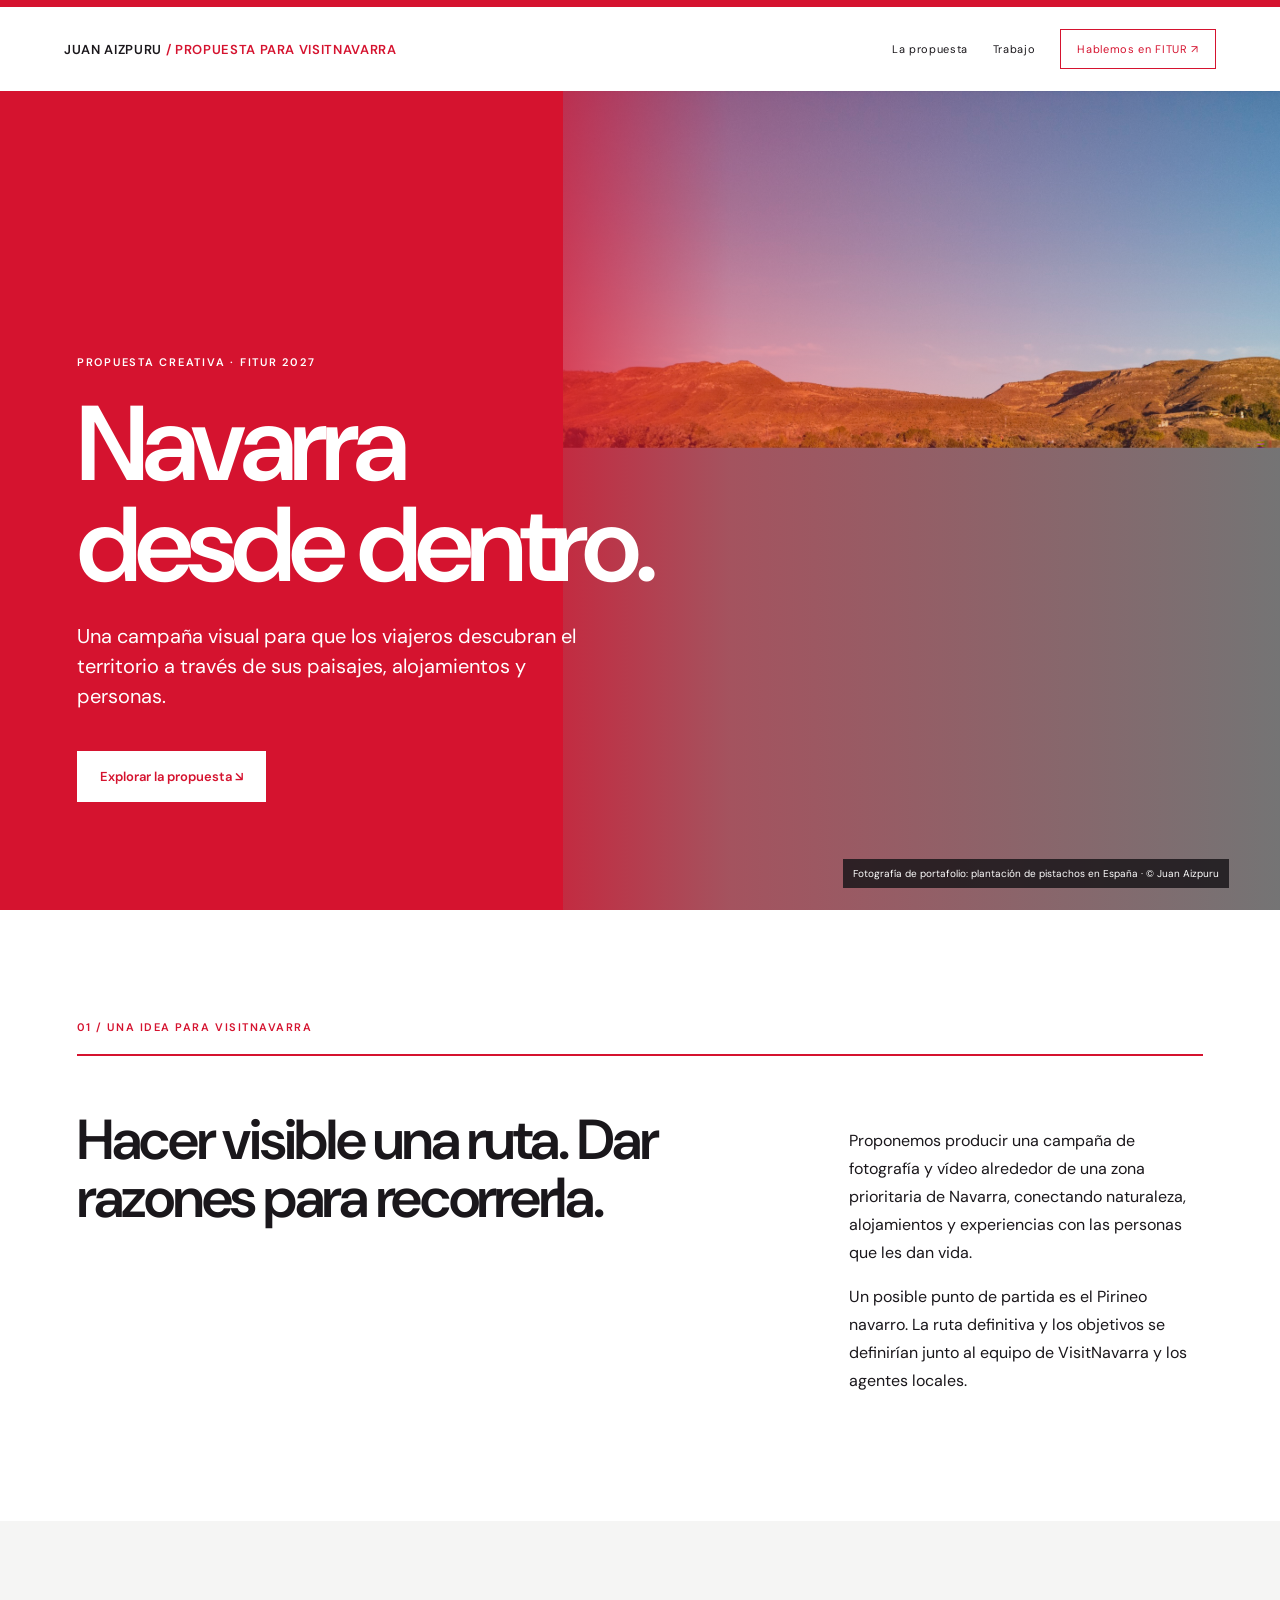
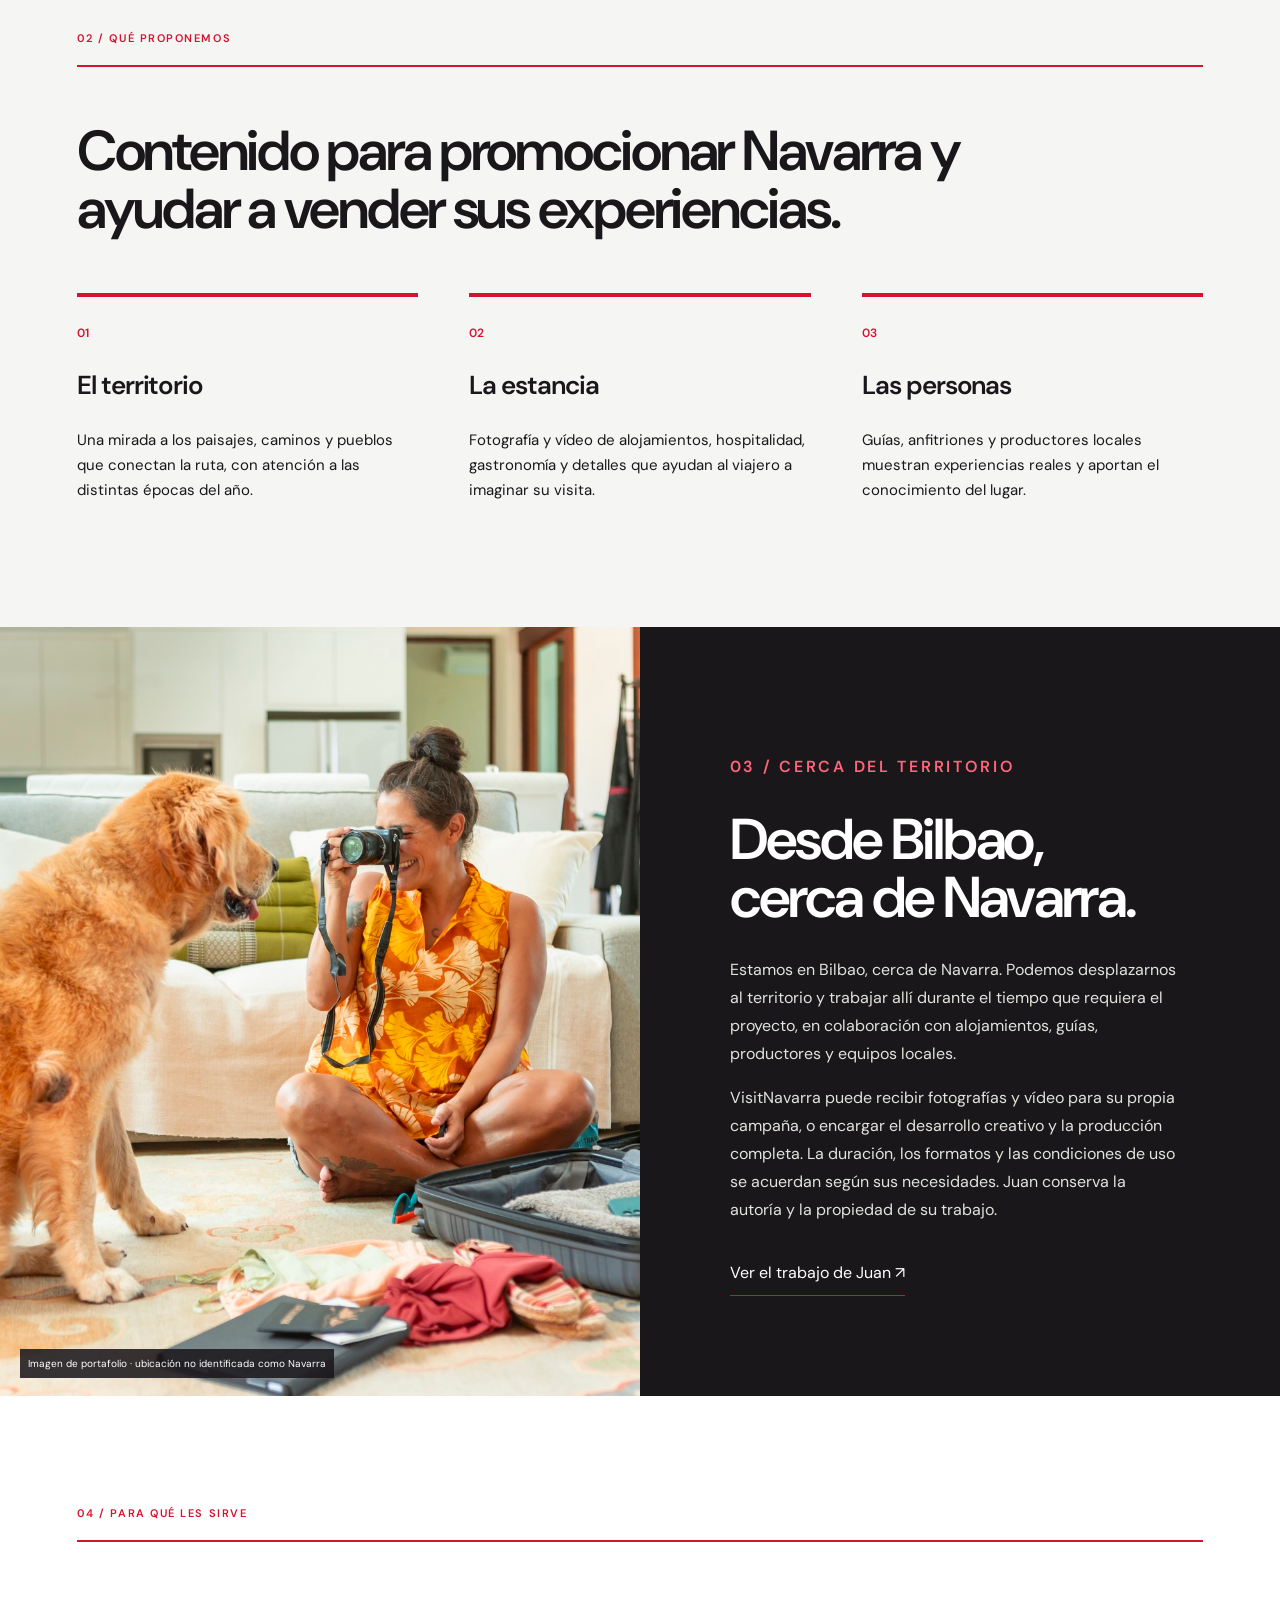
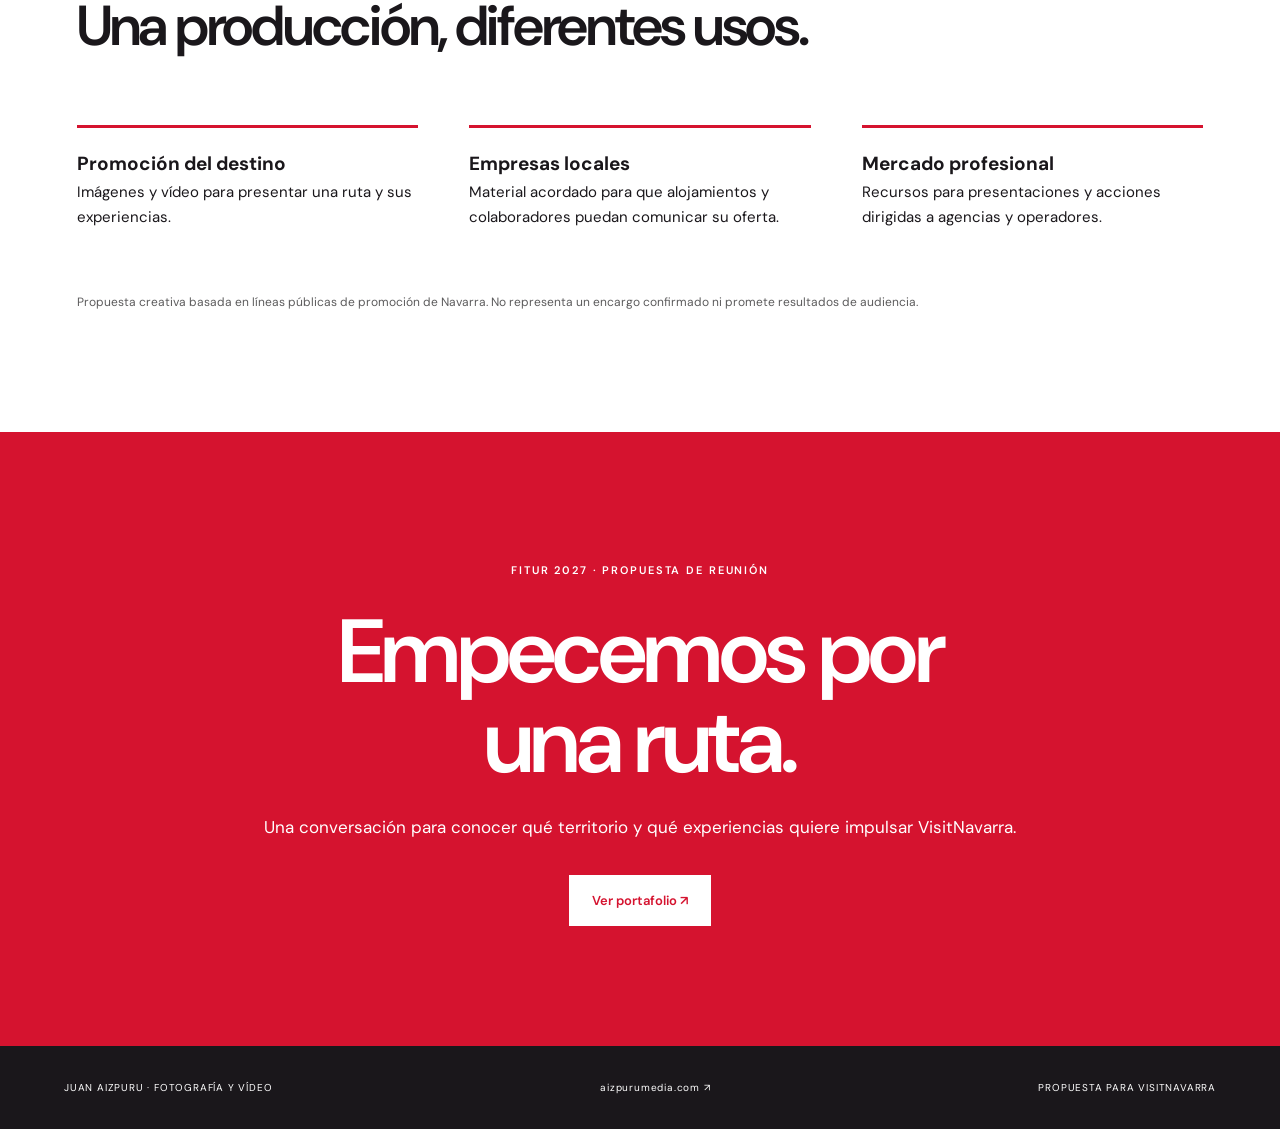
==== index.html @ 2a46cb62 "Publish Navarra proposal" ====
<!doctype html><html lang="es"><head><meta charset="utf-8"><meta name="viewport" content="width=device-width,initial-scale=1"><title>Navarra desde dentro — Propuesta de Juan Aizpuru</title><link rel="stylesheet" href="style.css"></head><body>
<header><a class="brand" href="#inicio">JUAN AIZPURU <span> / PROPUESTA PARA VISITNAVARRA</span></a><nav><a href="#idea">La propuesta</a><a href="#trabajo">Trabajo</a><a class="nav-btn" href="#contacto">Hablemos en FITUR ↗</a></nav></header>
<main id="inicio"><section class="hero"><img src="assets/pistacho-campo.jpg" alt="Plantación de pistachos fotografiada por Juan Aizpuru en España"><div class="shade"></div><div class="hero-copy"><p class="kicker">PROPUESTA CREATIVA · FITUR 2027</p><h1>Navarra<br><i>desde dentro.</i></h1><p>Una campaña visual para que los viajeros descubran el territorio a través de sus paisajes, alojamientos y personas.</p><a class="button" href="#idea">Explorar la propuesta ↘</a></div><small>Fotografía de portafolio: plantación de pistachos en España · © Juan Aizpuru</small></section>
<section id="idea" class="intro wrap"><div class="section-label">01 / UNA IDEA PARA VISITNAVARRA</div><div class="intro-grid"><h2>Hacer visible una ruta. Dar razones para recorrerla.</h2><div><p>Proponemos producir una campaña de fotografía y vídeo alrededor de una zona prioritaria de Navarra, conectando naturaleza, alojamientos y experiencias con las personas que les dan vida.</p><p>Un posible punto de partida es el Pirineo navarro. La ruta definitiva y los objetivos se definirían junto al equipo de VisitNavarra y los agentes locales.</p></div></div></section>
<section class="offer wrap"><div class="section-label">02 / QUÉ PROPONEMOS</div><h2>Contenido para promocionar Navarra y ayudar a vender sus experiencias.</h2><div class="cards"><article><span>01</span><h3>El territorio</h3><p>Una mirada a los paisajes, caminos y pueblos que conectan la ruta, con atención a las distintas épocas del año.</p></article><article><span>02</span><h3>La estancia</h3><p>Fotografía y vídeo de alojamientos, hospitalidad, gastronomía y detalles que ayudan al viajero a imaginar su visita.</p></article><article><span>03</span><h3>Las personas</h3><p>Guías, anfitriones y productores locales muestran experiencias reales y aportan el conocimiento del lugar.</p></article></div></section>
<section id="trabajo" class="portfolio"><div class="portfolio-photo"><img src="assets/interior-portfolio.jpg" alt="Escena de interior del portafolio de Juan Aizpuru"><small>Imagen de portafolio · ubicación no identificada como Navarra</small></div><div class="portfolio-text"><p class="kicker">03 / CERCA DEL TERRITORIO</p><h2>Desde Bilbao,<br><i>cerca de Navarra.</i></h2><p>Estamos en Bilbao, cerca de Navarra. Podemos desplazarnos al territorio y trabajar allí durante el tiempo que requiera el proyecto, en colaboración con alojamientos, guías, productores y equipos locales.</p><p>VisitNavarra puede recibir fotografías y vídeo para su propia campaña, o encargar el desarrollo creativo y la producción completa. La duración, los formatos y las condiciones de uso se acuerdan según sus necesidades. Juan conserva la autoría y la propiedad de su trabajo.</p><a href="https://aizpurumedia.com/motion/" target="_blank" rel="noopener">Ver el trabajo de Juan ↗</a></div></section>
<section class="activation wrap"><div class="section-label">04 / PARA QUÉ LES SIRVE</div><h2>Una producción, diferentes usos.</h2><div class="activation-grid"><p><b>Promoción del destino</b><br>Imágenes y vídeo para presentar una ruta y sus experiencias.</p><p><b>Empresas locales</b><br>Material acordado para que alojamientos y colaboradores puedan comunicar su oferta.</p><p><b>Mercado profesional</b><br>Recursos para presentaciones y acciones dirigidas a agencias y operadores.</p></div><p class="note">Propuesta creativa basada en líneas públicas de promoción de Navarra. No representa un encargo confirmado ni promete resultados de audiencia.</p></section>
<section id="contacto" class="contact"><p class="kicker">FITUR 2027 · PROPUESTA DE REUNIÓN</p><h2>Empecemos por<br><i>una ruta.</i></h2><p>Una conversación para conocer qué territorio y qué experiencias quiere impulsar VisitNavarra.</p><a class="button" href="https://aizpurumedia.com/motion/" target="_blank" rel="noopener">Ver portafolio ↗</a></section></main><footer><span>JUAN AIZPURU · FOTOGRAFÍA Y VÍDEO</span><a href="https://aizpurumedia.com/motion/">aizpurumedia.com ↗</a><span>PROPUESTA PARA VISITNAVARRA</span></footer></body></html>
---- style.css ----
@import url('https://fonts.googleapis.com/css2?family=DM+Sans:wght@400;500;600&family=Playfair+Display:ital,wght@0,500;1,500&display=swap');*{box-sizing:border-box}html{scroll-behavior:smooth}body{margin:0;background:#f4f0e7;color:#222a25;font-family:'DM Sans',sans-serif}a{color:inherit;text-decoration:none}header{position:absolute;top:0;left:0;right:0;z-index:5;display:flex;justify-content:space-between;align-items:center;padding:26px 5vw;color:white;font-size:11px;letter-spacing:.11em}.brand{font-weight:600}.brand span{opacity:.75}nav{display:flex;align-items:center;gap:25px}.nav-btn{border:1px solid #fff;padding:12px 16px}.hero{height:100svh;min-height:650px;position:relative;display:flex;align-items:end;color:white}.hero img{position:absolute;width:100%;height:100%;object-fit:cover;object-position:center}.shade{position:absolute;inset:0;background:linear-gradient(90deg,rgba(10,20,14,.76),rgba(10,20,14,.12)),linear-gradient(0deg,rgba(10,20,14,.4),transparent 50%)}.hero-copy{position:relative;padding:0 6vw 12vh;max-width:900px}.kicker{font-size:11px;letter-spacing:.17em;font-weight:600;text-transform:uppercase}h1,h2,h3{font-weight:400}h1,h2{font-family:'Playfair Display',serif;letter-spacing:-.035em}h1{font-size:clamp(70px,10vw,150px);line-height:.92;margin:25px 0}.hero-copy>p:not(.kicker){font-size:20px;line-height:1.5;max-width:600px}.button{display:inline-block;background:#e1a444;color:#1c261e;padding:17px 23px;font-size:13px;font-weight:600;margin-top:20px}.hero small{position:absolute;bottom:22px;right:4vw;font-size:10px}.wrap{padding:110px 6vw}.section-label{border-bottom:1px solid #bdbdb1;padding-bottom:20px;font-size:11px;letter-spacing:.14em;font-weight:600}.intro-grid{display:grid;grid-template-columns:1.3fr .7fr;gap:9vw;padding-top:55px}.intro h2,.offer h2,.activation h2{font-size:clamp(42px,5vw,76px);line-height:1.03;margin:0}.intro-grid p,.portfolio-text p{font-size:16px;line-height:1.75}.offer{background:#e7e1d3}.offer h2{max-width:950px;margin:55px 0}.cards,.activation-grid{display:grid;grid-template-columns:repeat(3,1fr);gap:4vw}.cards article{border-top:1px solid #a6aa9d;padding-top:24px}.cards span{color:#a44e34;font-size:12px}.cards h3{font-size:26px}.cards p,.activation-grid p{font-size:15px;line-height:1.65}.portfolio{display:grid;grid-template-columns:1fr 1fr;background:#26392f;color:#fff}.portfolio-photo{min-height:700px;position:relative}.portfolio-photo img{height:100%;width:100%;object-fit:cover;position:absolute}.portfolio-photo small{position:absolute;bottom:18px;left:20px;background:#1c261ecc;padding:8px;font-size:10px}.portfolio-text{padding:110px 8vw 100px 7vw;align-self:center}.portfolio h2{font-size:clamp(45px,5vw,75px);line-height:1;margin:30px 0}.portfolio-text p:not(.kicker){color:#e0e4dc}.portfolio-text a{display:inline-block;border-bottom:1px solid #e1a444;padding:12px 0;margin-top:10px}.activation h2{margin:55px 0}.activation-grid p{border-top:1px solid #bdbdb1;padding-top:20px}.activation-grid b{font-size:19px}.note{margin-top:50px;color:#6a6c65;font-size:12px}.contact{background:#a34530;color:white;text-align:center;padding:120px 20px}.contact h2{font-size:clamp(60px,7vw,100px);line-height:1;margin:30px}.contact>p:not(.kicker){font-size:17px}footer{display:flex;justify-content:space-between;gap:20px;padding:35px 5vw;background:#17241d;color:#d9ddd5;font-size:10px;letter-spacing:.08em}@media(max-width:750px){header nav a:not(.nav-btn){display:none}.brand span{display:none}.hero-copy{padding:0 24px 110px}.wrap{padding:75px 24px}.intro-grid,.portfolio,.cards,.activation-grid{grid-template-columns:1fr}.intro-grid{gap:20px}.portfolio-photo{min-height:450px}.portfolio-text{padding:75px 24px}.hero small{left:24px;right:auto}footer{flex-direction:column}.contact h2{margin:25px 0}}
.button{background:#d5132f;color:#fff}.section-label,.cards span{color:#d5132f}.portfolio{background:#b71029}.portfolio-text a{border-color:#fff}.contact{background:#d5132f}.contact .button{background:#fff;color:#ae1028}.offer{background:#f4e9e8}footer{background:#1a171b;color:#fff}.portfolio-photo small{background:#1a171bdd}
/* Propuesta inspirada en la paleta oficial: rojo RGB 213/19/47 y negro RGB 26/23/27. */
body{background:#fff;color:#1a171b;font-family:'DM Sans',Arial,sans-serif}header{position:relative;background:#fff;color:#1a171b;border-top:7px solid #d5132f;padding:22px 5vw;letter-spacing:.06em}.brand{font-size:13px;font-weight:600}.brand span{color:#d5132f;opacity:1}.nav-btn{border:1px solid #d5132f;color:#d5132f}.nav-btn:hover{background:#d5132f;color:white}.hero{min-height:650px;height:calc(100svh - 81px);background:#d5132f;overflow:hidden}.hero img{left:44%;width:56%;object-position:center}.shade{background:linear-gradient(90deg,#d5132f 0%,#d5132f 36%,rgba(213,19,47,.42) 57%,rgba(26,23,27,.12) 100%)}.hero-copy{max-width:800px;padding-bottom:12vh}.hero-copy .kicker{letter-spacing:.16em}.hero h1,.hero h1 i{font-family:'DM Sans',Arial,sans-serif;font-style:normal;font-weight:600;letter-spacing:-.055em;font-size:clamp(65px,8.3vw,122px);line-height:.95}.hero-copy>p:not(.kicker){max-width:540px}.hero .button{background:#fff;color:#d5132f}.hero small{background:#1a171bd9;padding:8px 10px}.section-label{color:#d5132f;border-bottom:2px solid #d5132f}h2,h3{font-family:'DM Sans',Arial,sans-serif;font-style:normal;letter-spacing:-.04em;font-weight:600}h2 i{font-style:normal}.intro{background:#fff}.offer{background:#f5f5f4}.offer h2,.intro h2,.activation h2{font-size:clamp(38px,4.4vw,65px)}.cards article{border-top:4px solid #d5132f}.cards span{font-weight:600}.cards h3{color:#1a171b}.portfolio{background:#1a171b}.portfolio-text .kicker{color:#ff667b}.portfolio h2{font-size:clamp(42px,4.5vw,68px)}.portfolio-text a{border-color:#d5132f}.activation{background:#fff}.activation-grid p{border-top:3px solid #d5132f}.contact{background:#d5132f}.contact .button{background:#fff;color:#d5132f}.contact h2{font-family:'DM Sans',Arial,sans-serif;font-weight:600}.note{color:#5c5b5c}footer{background:#1a171b}
@media(max-width:750px){header{padding:18px 24px;border-top-width:6px}.hero{height:calc(100svh - 68px);min-height:620px}.hero img{left:0;width:100%}.shade{background:linear-gradient(90deg,rgba(175,10,35,.88),rgba(26,23,27,.25)),linear-gradient(0deg,rgba(26,23,27,.55),transparent)}.hero h1,.hero h1 i{font-size:clamp(62px,13vw,92px)}.hero small{bottom:18px}.portfolio-text{padding:75px 24px}}
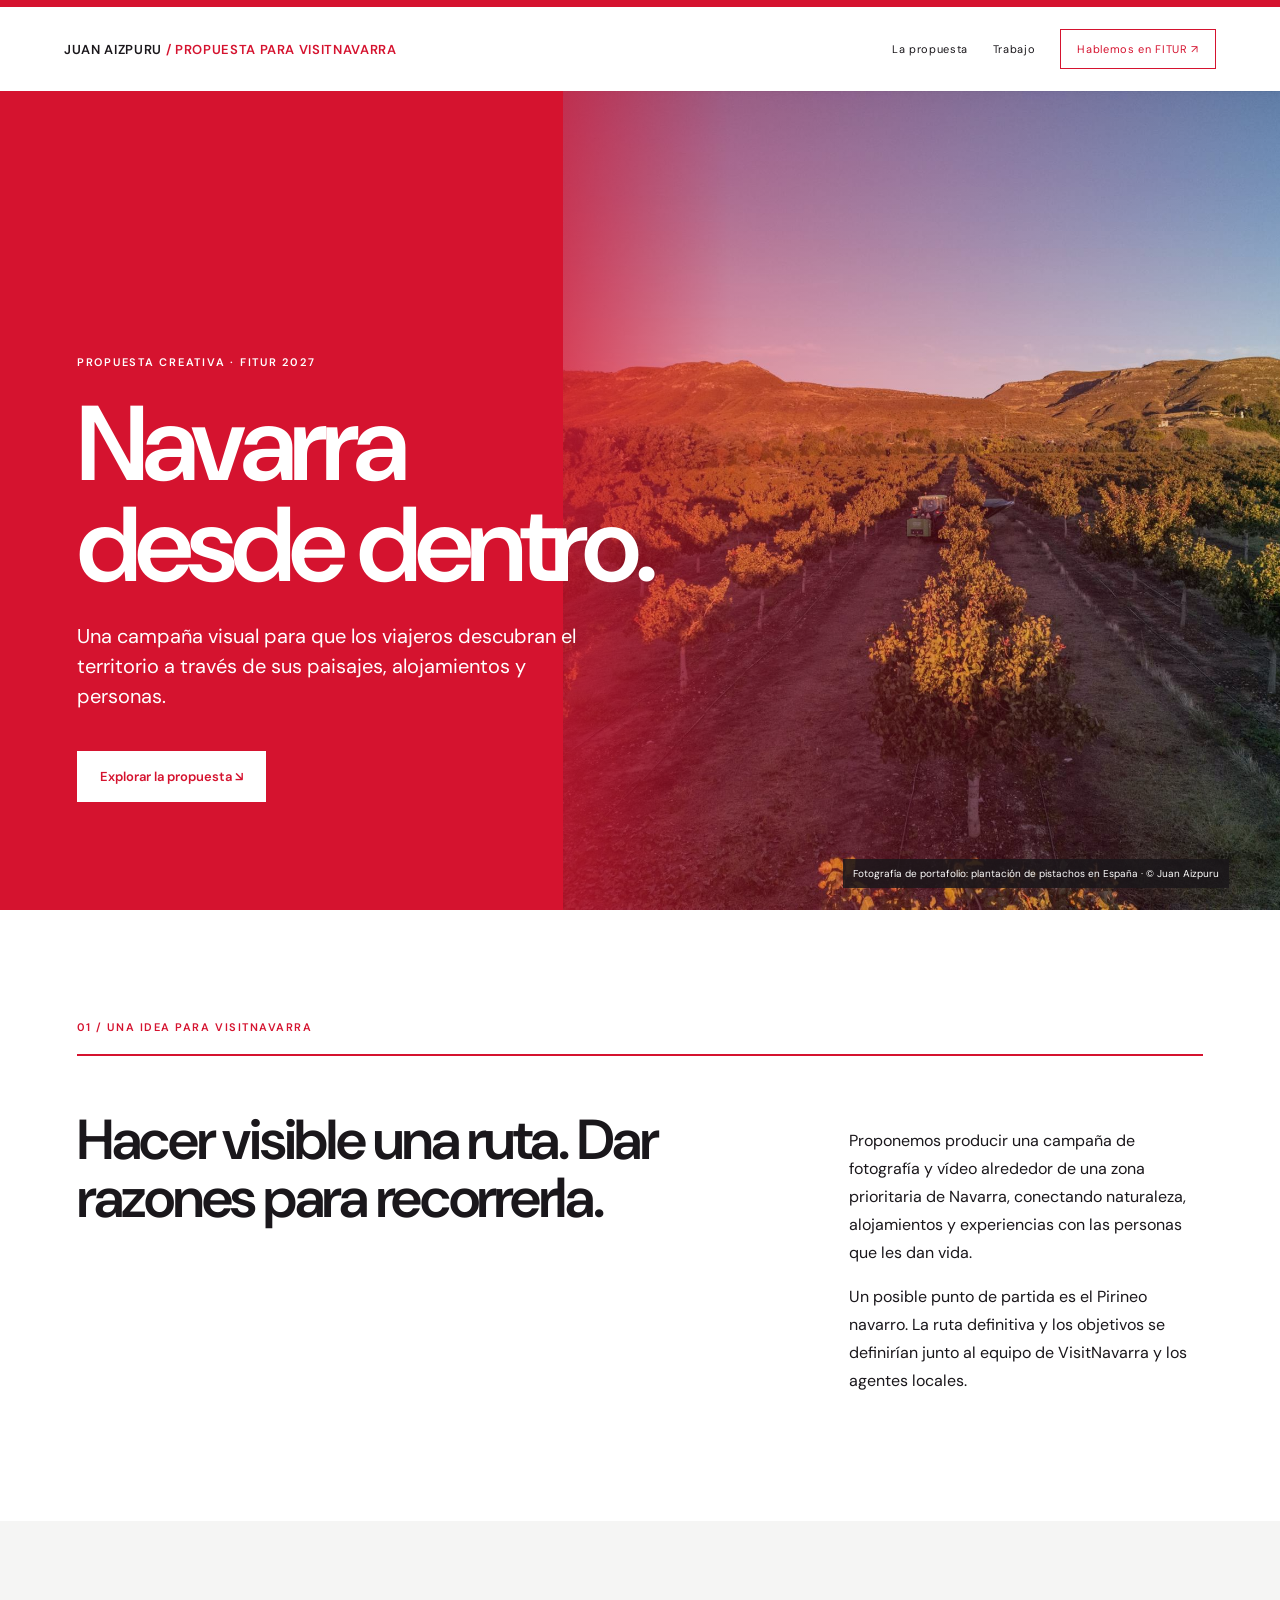
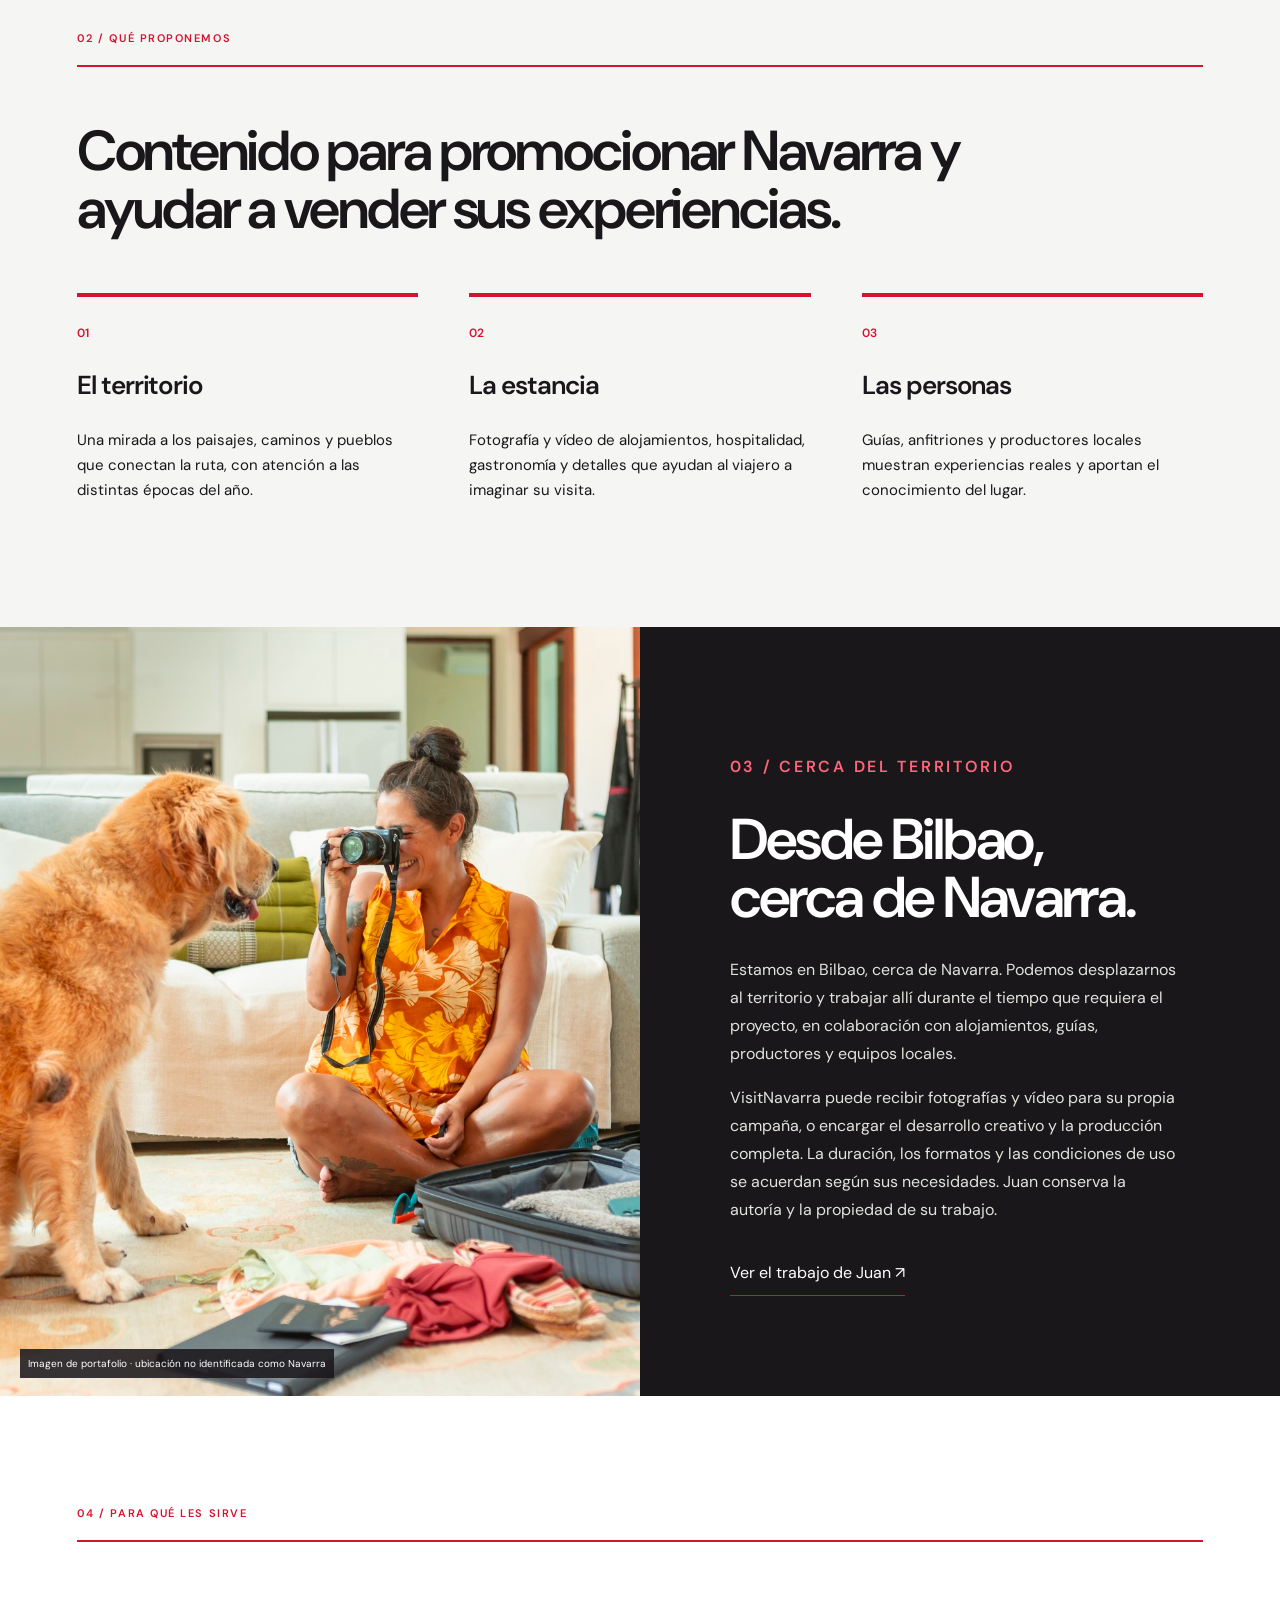
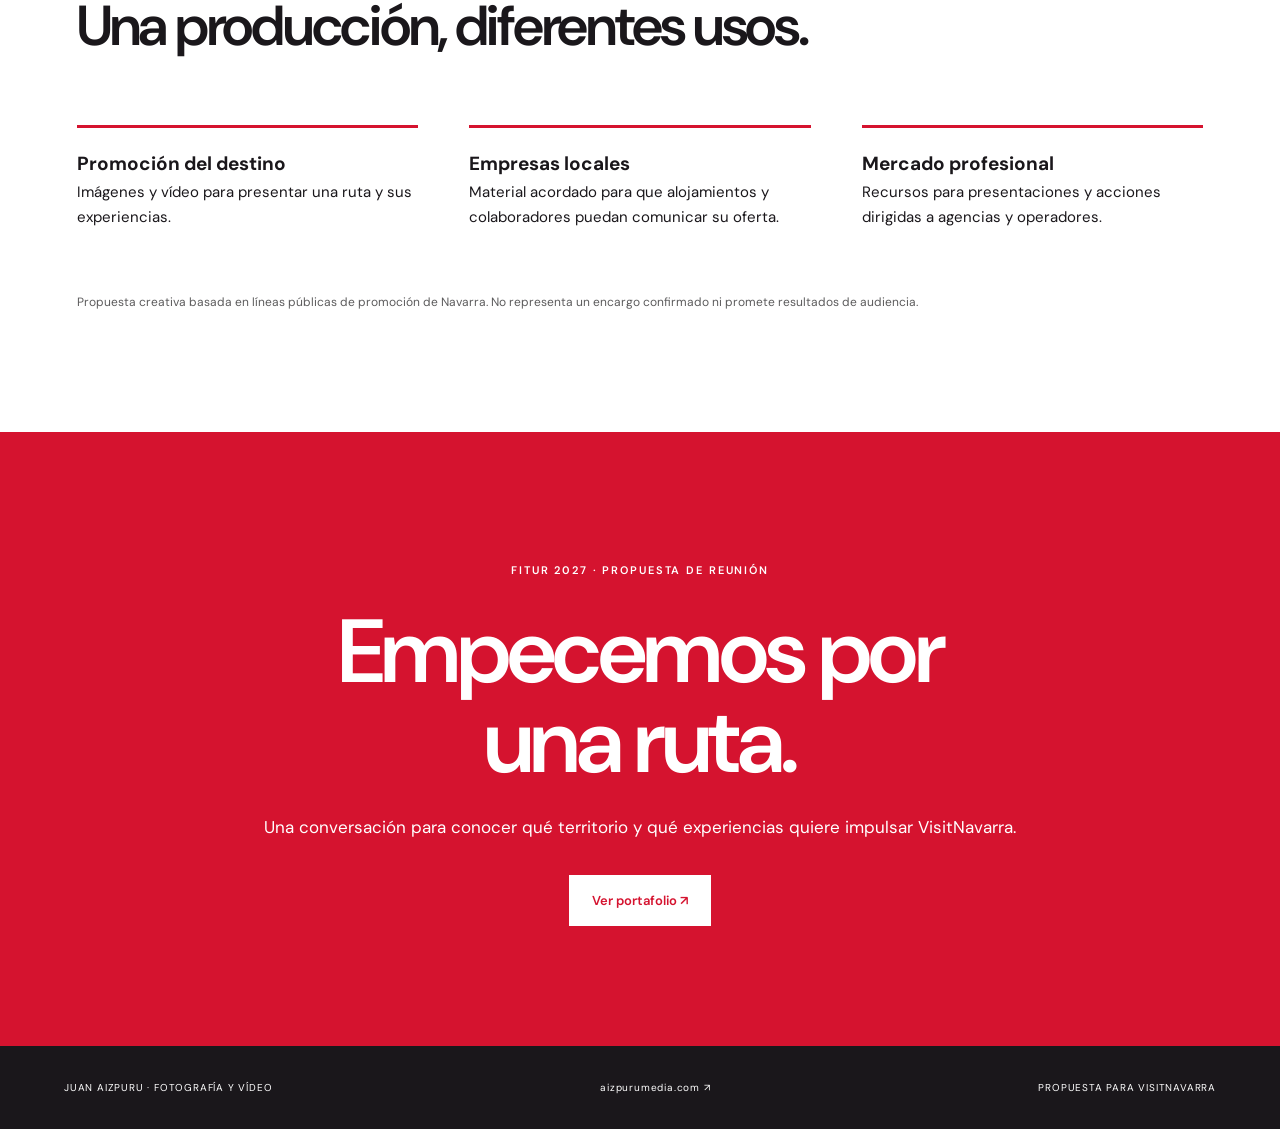
==== commit ab8cd2c9: "Corregir imagen completa de portada" ====
--- a/index.html
+++ b/index.html
@@ -1,6 +1,6 @@
 <!doctype html><html lang="es"><head><meta charset="utf-8"><meta name="viewport" content="width=device-width,initial-scale=1"><title>Navarra desde dentro — Propuesta de Juan Aizpuru</title><link rel="stylesheet" href="style.css"></head><body>
 <header><a class="brand" href="#inicio">JUAN AIZPURU <span> / PROPUESTA PARA VISITNAVARRA</span></a><nav><a href="#idea">La propuesta</a><a href="#trabajo">Trabajo</a><a class="nav-btn" href="#contacto">Hablemos en FITUR ↗</a></nav></header>
-<main id="inicio"><section class="hero"><img src="assets/pistacho-campo.jpg" alt="Plantación de pistachos fotografiada por Juan Aizpuru en España"><div class="shade"></div><div class="hero-copy"><p class="kicker">PROPUESTA CREATIVA · FITUR 2027</p><h1>Navarra<br><i>desde dentro.</i></h1><p>Una campaña visual para que los viajeros descubran el territorio a través de sus paisajes, alojamientos y personas.</p><a class="button" href="#idea">Explorar la propuesta ↘</a></div><small>Fotografía de portafolio: plantación de pistachos en España · © Juan Aizpuru</small></section>
+<main id="inicio"><section class="hero"><img src="assets/pistacho-campo-completo.jpg" alt="Plantación de pistachos fotografiada por Juan Aizpuru en España"><div class="shade"></div><div class="hero-copy"><p class="kicker">PROPUESTA CREATIVA · FITUR 2027</p><h1>Navarra<br><i>desde dentro.</i></h1><p>Una campaña visual para que los viajeros descubran el territorio a través de sus paisajes, alojamientos y personas.</p><a class="button" href="#idea">Explorar la propuesta ↘</a></div><small>Fotografía de portafolio: plantación de pistachos en España · © Juan Aizpuru</small></section>
 <section id="idea" class="intro wrap"><div class="section-label">01 / UNA IDEA PARA VISITNAVARRA</div><div class="intro-grid"><h2>Hacer visible una ruta. Dar razones para recorrerla.</h2><div><p>Proponemos producir una campaña de fotografía y vídeo alrededor de una zona prioritaria de Navarra, conectando naturaleza, alojamientos y experiencias con las personas que les dan vida.</p><p>Un posible punto de partida es el Pirineo navarro. La ruta definitiva y los objetivos se definirían junto al equipo de VisitNavarra y los agentes locales.</p></div></div></section>
 <section class="offer wrap"><div class="section-label">02 / QUÉ PROPONEMOS</div><h2>Contenido para promocionar Navarra y ayudar a vender sus experiencias.</h2><div class="cards"><article><span>01</span><h3>El territorio</h3><p>Una mirada a los paisajes, caminos y pueblos que conectan la ruta, con atención a las distintas épocas del año.</p></article><article><span>02</span><h3>La estancia</h3><p>Fotografía y vídeo de alojamientos, hospitalidad, gastronomía y detalles que ayudan al viajero a imaginar su visita.</p></article><article><span>03</span><h3>Las personas</h3><p>Guías, anfitriones y productores locales muestran experiencias reales y aportan el conocimiento del lugar.</p></article></div></section>
 <section id="trabajo" class="portfolio"><div class="portfolio-photo"><img src="assets/interior-portfolio.jpg" alt="Escena de interior del portafolio de Juan Aizpuru"><small>Imagen de portafolio · ubicación no identificada como Navarra</small></div><div class="portfolio-text"><p class="kicker">03 / CERCA DEL TERRITORIO</p><h2>Desde Bilbao,<br><i>cerca de Navarra.</i></h2><p>Estamos en Bilbao, cerca de Navarra. Podemos desplazarnos al territorio y trabajar allí durante el tiempo que requiera el proyecto, en colaboración con alojamientos, guías, productores y equipos locales.</p><p>VisitNavarra puede recibir fotografías y vídeo para su propia campaña, o encargar el desarrollo creativo y la producción completa. La duración, los formatos y las condiciones de uso se acuerdan según sus necesidades. Juan conserva la autoría y la propiedad de su trabajo.</p><a href="https://aizpurumedia.com/motion/" target="_blank" rel="noopener">Ver el trabajo de Juan ↗</a></div></section>
